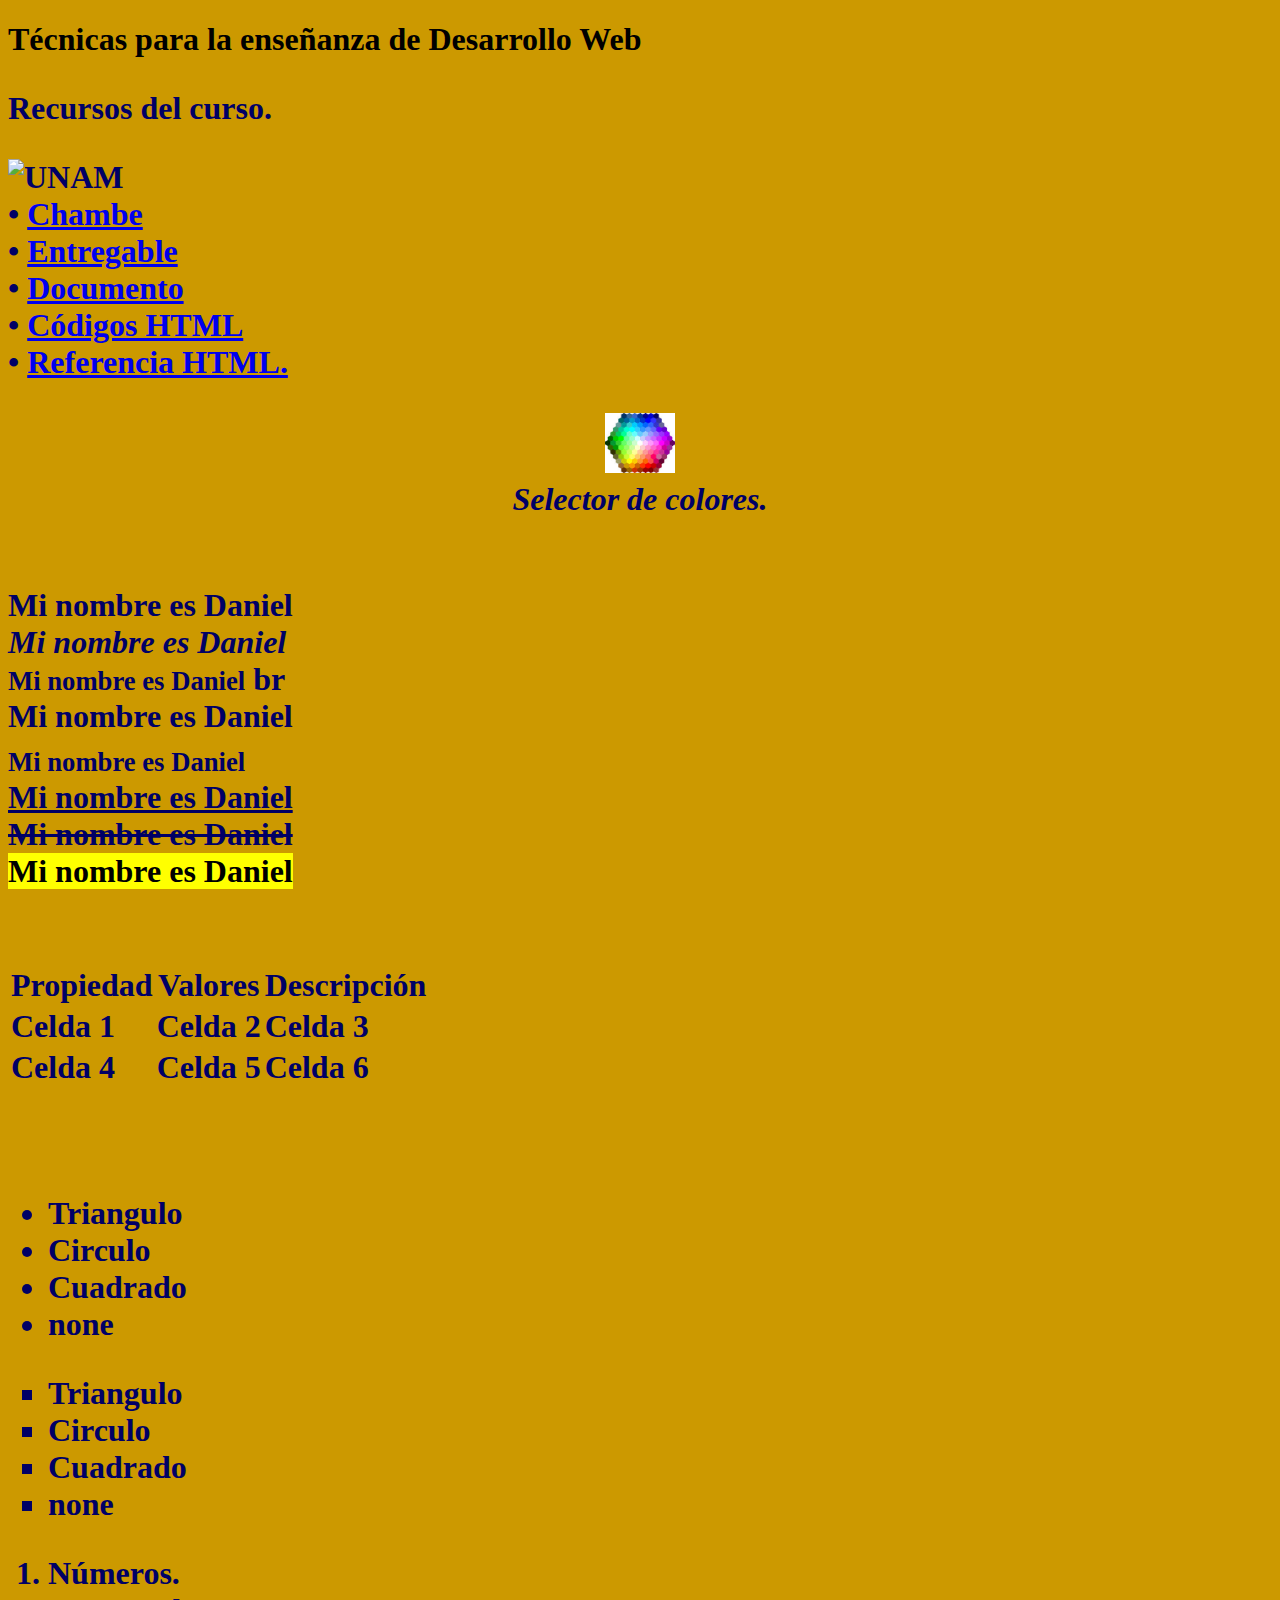
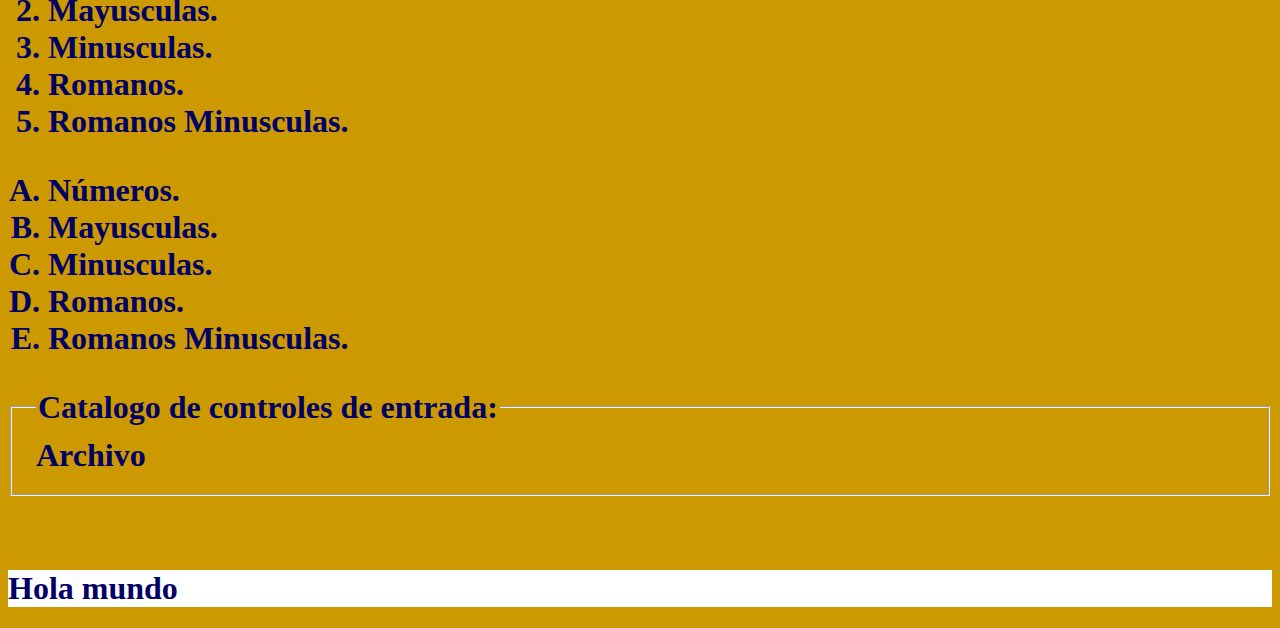
==== index.html @ 96b44287 "Primer_Pagina" ====
<!DOCTYPE html>
<html>
    <head>
        <title>Curso desarrollo web</title> <!--Título -->
    </head>
    <body style="background-color:#cc9900;"> <!--Agregar color de fondo -->
        <h1>T&eacutecnicas para la ense&ntildeanza de Desarrollo Web</h1> <!--Encabezado de la página -->
        <h1 style="color:#000066"> <!--estilo del encabezado -->
        <p>Recursos del curso.</p> <!--un párrafo de la página-->
        <img src="unam.png" alt="UNAM" height="100" width="100" > <br/><!--imagen-->

        &#8226; <a href="https://chambestoremen.wixsite.com/chambe-mexico">Chambe</a> <br/>
        &#8226; <a href="EntregabledeIng.pdf">Entregable</a> <br/>
        &#8226; <a href="IngenieriadeSoftware.pdf">Documento</a> <br/>
        &#8226; <a href="http://ascii.cl/es/codigos-html.htm">C&oacute;digos HTML</a> <br/>
        &#8226; <a href="http://www.w3schools.com/tags/" target="_blank">Referencia HTML.</a> <br/>

		<!--Imagen -->
        <a href="http://www.w3schools.com/tags/ref_colorpicker.asp">
        <p style="text-align:center;">
            <img src="colorpicker.jpg" alt="colorpicker"height="60" width="70"></a> <br/>
            <i>Selector de colores.</i>
        </p>
        <!--Estilos de texto -->
        <br> <b> Mi nombre es Daniel <br>
        <em> Mi nombre es Daniel </em> <br>
        <small> Mi nombre es Daniel</small> br
        <br> <strong> Mi nombre es Daniel</strong> <br>
        <sub> Mi nombre es Daniel</sub> <br>
        <ins> Mi nombre es Daniel</ins> <br>
        <del> Mi nombre es Daniel</del> <br>
        <mark> Mi nombre es Daniel</mark>
		
		<!-- Tabla -->
		<br><br>
		<table >
		<tr> <th>Propiedad  </th> &nbsp
		<th>Valores  </th> &nbsp
		<th>Descripci&oacute;n  </th> </tr> &nbsp
		<td>Celda 1</td>
		<td>Celda 2</td>
		<td>Celda 3</td> </tr>
		<tr> <td>Celda 4</td>
		<td>Celda 5</td>
		<td>Celda 6</td> </tr>
		</table>
		<br><br> 
		
		<!--Listas -->
		<ul>
		<li> Triangulo </li>
		<li> Circulo </li>
		<li> Cuadrado </li>
		<li> none </li>
		</ul> 
		
		<!--Lista con cuadrado -->
		<ul style="list-style-type:square">
		<li> Triangulo </li>
		<li> Circulo </li>
		<li> Cuadrado </li>
		<li> none </li> </ul> 
		
		<!--Lista con tipo, igual puede usarse la "a", "i", "I" -->
		<ol type="1">
		<li>N&uacute;meros.</li>
		<li>Mayusculas.</li>
		<li>Minusculas.</li>
		<li>Romanos.</li>
		<li>Romanos Minusculas.</li> </ol> 
		
		<ol type="A">
		<li>N&uacute;meros.</li>
		<li>Mayusculas.</li>
		<li>Minusculas.</li>
		<li>Romanos.</li>
		<li>Romanos Minusculas.</li> </ol> 
		
		<!--Formulario -->
		<form action="procesando_form.php">
		<fieldset><legend>Catalogo de controles de entrada:</legend>
		Archivo </fieldset> </form> <br><br>
		
		

    </body>

		<!--Texto con fondo blanco -->
        <div style="background-color:#FFFFFF;"> Hola mundo </div>

</html>
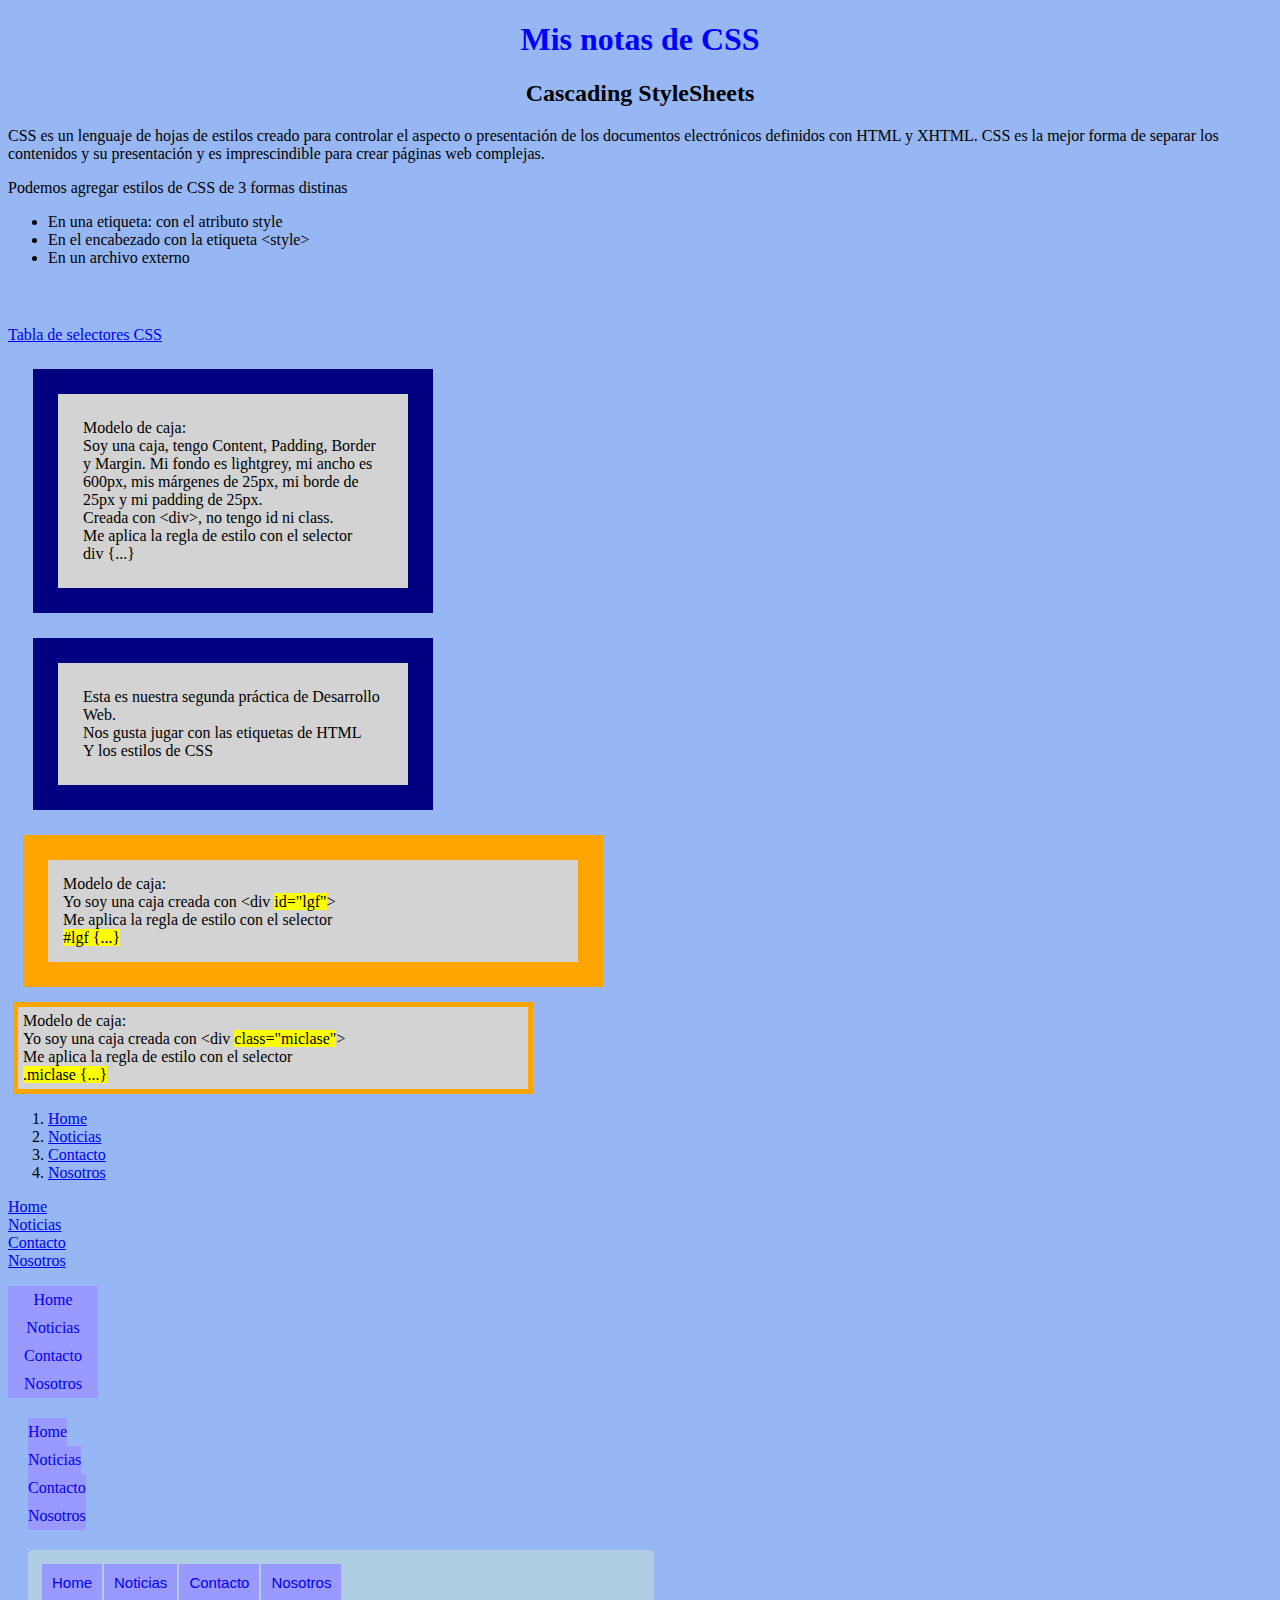
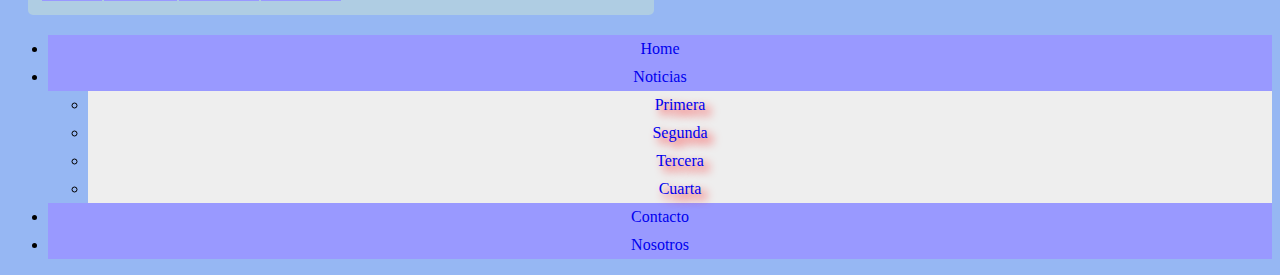
==== commit 1938bd26: "Practica2" ====
--- a/index.html
+++ b/index.html
@@ -1,91 +1,130 @@
 <!DOCTYPE html>
 <html>
-    <head>
-        <title>Curso desarrollo web</title> <!--Título -->
-    </head>
-    <body style="background-color:#cc9900;"> <!--Agregar color de fondo -->
-        <h1>T&eacutecnicas para la ense&ntildeanza de Desarrollo Web</h1> <!--Encabezado de la página -->
-        <h1 style="color:#000066"> <!--estilo del encabezado -->
-        <p>Recursos del curso.</p> <!--un párrafo de la página-->
-        <img src="unam.png" alt="UNAM" height="100" width="100" > <br/><!--imagen-->
+  <head>
+    <title>Notas CSS</title>
+    <link rel="stylesheet" type="text/css" href="miestilo.css" />
+  </head>
+  <body>
+    <h1>Mis notas de CSS</h1>
 
-        &#8226; <a href="https://chambestoremen.wixsite.com/chambe-mexico">Chambe</a> <br/>
-        &#8226; <a href="EntregabledeIng.pdf">Entregable</a> <br/>
-        &#8226; <a href="IngenieriadeSoftware.pdf">Documento</a> <br/>
-        &#8226; <a href="http://ascii.cl/es/codigos-html.htm">C&oacute;digos HTML</a> <br/>
-        &#8226; <a href="http://www.w3schools.com/tags/" target="_blank">Referencia HTML.</a> <br/>
+    <h2>Cascading StyleSheets</h2>
+    <p>
+        CSS es un lenguaje de hojas de estilos creado para controlar
+        el aspecto o presentaci&oacute;n de los documentos electr&oacute;nicos definidos
+        con HTML y XHTML. CSS es la mejor forma de separar los contenidos y su
+        presentaci&oacute;n y es imprescindible para crear p&aacute;ginas web complejas.
+    </p>
 
-		<!--Imagen -->
-        <a href="http://www.w3schools.com/tags/ref_colorpicker.asp">
-        <p style="text-align:center;">
-            <img src="colorpicker.jpg" alt="colorpicker"height="60" width="70"></a> <br/>
-            <i>Selector de colores.</i>
-        </p>
-        <!--Estilos de texto -->
-        <br> <b> Mi nombre es Daniel <br>
-        <em> Mi nombre es Daniel </em> <br>
-        <small> Mi nombre es Daniel</small> br
-        <br> <strong> Mi nombre es Daniel</strong> <br>
-        <sub> Mi nombre es Daniel</sub> <br>
-        <ins> Mi nombre es Daniel</ins> <br>
-        <del> Mi nombre es Daniel</del> <br>
-        <mark> Mi nombre es Daniel</mark>
-		
-		<!-- Tabla -->
-		<br><br>
-		<table >
-		<tr> <th>Propiedad  </th> &nbsp
-		<th>Valores  </th> &nbsp
-		<th>Descripci&oacute;n  </th> </tr> &nbsp
-		<td>Celda 1</td>
-		<td>Celda 2</td>
-		<td>Celda 3</td> </tr>
-		<tr> <td>Celda 4</td>
-		<td>Celda 5</td>
-		<td>Celda 6</td> </tr>
-		</table>
-		<br><br> 
-		
-		<!--Listas -->
-		<ul>
-		<li> Triangulo </li>
-		<li> Circulo </li>
-		<li> Cuadrado </li>
-		<li> none </li>
-		</ul> 
-		
-		<!--Lista con cuadrado -->
-		<ul style="list-style-type:square">
-		<li> Triangulo </li>
-		<li> Circulo </li>
-		<li> Cuadrado </li>
-		<li> none </li> </ul> 
-		
-		<!--Lista con tipo, igual puede usarse la "a", "i", "I" -->
-		<ol type="1">
-		<li>N&uacute;meros.</li>
-		<li>Mayusculas.</li>
-		<li>Minusculas.</li>
-		<li>Romanos.</li>
-		<li>Romanos Minusculas.</li> </ol> 
-		
-		<ol type="A">
-		<li>N&uacute;meros.</li>
-		<li>Mayusculas.</li>
-		<li>Minusculas.</li>
-		<li>Romanos.</li>
-		<li>Romanos Minusculas.</li> </ol> 
-		
-		<!--Formulario -->
-		<form action="procesando_form.php">
-		<fieldset><legend>Catalogo de controles de entrada:</legend>
-		Archivo </fieldset> </form> <br><br>
-		
-		
+    <p>
+      Podemos agregar estilos de CSS de 3 formas distinas
+    </p>
 
-    </body>
+    <ul>
+      <li>En una etiqueta: con el atributo style</li>
+      <li>En el encabezado con la etiqueta &ltstyle&gt</li>
+      <li>En un archivo externo</li>
+    </ul>
 
-		<!--Texto con fondo blanco -->
-        <div style="background-color:#FFFFFF;"> Hola mundo </div>
+    <pre>
+        <style>
+            h1{
+               color: blue;
+               font-size: 32px;
+               text-align: center;
+            }
+        </style>
+    </pre>
 
-</html>+    <a href="http://www.w3schools.com/cssref/css_selectors.asp">
+      Tabla de selectores CSS
+    </a>
+
+    <div>
+      Modelo de caja:<br />
+      Soy una caja, tengo Content, Padding, Border y Margin. Mi fondo es
+      lightgrey, mi ancho es 600px, mis m&aacute;rgenes de 25px, mi borde de
+      25px y mi padding de 25px.<br />
+      Creada con &ltdiv&gt, no tengo id ni class.<br />
+      Me aplica la regla de estilo con el selector<br />
+      div {...}
+    </div>
+
+    <div>
+      Esta es nuestra segunda pr&aacute;ctica de Desarrollo Web. <br />
+      Nos gusta jugar con las etiquetas de HTML <br />
+      Y los estilos de CSS <br />
+    </div>
+
+    <div id="lgf">
+      Modelo de caja:<br />
+      Yo soy una caja creada con &ltdiv <mark>id="lgf"</mark>&gt<br />
+      Me aplica la regla de estilo con el selector<br />
+      <mark>#lgf {...}</mark>
+    </div>
+
+    <div class="miclase">
+      Modelo de caja:<br />
+      Yo soy una caja creada con &ltdiv
+      <mark>class="miclase"</mark>&gt<br />
+      Me aplica la regla de estilo con el selector<br />
+      <mark>.miclase {...}</mark>
+    </div>
+
+    <ol>
+      <li><a href="index.html">Home</a></li>
+      <li><a href="noticias.html">Noticias</a></li>
+      <li><a href="contacto.html">Contacto</a></li>
+      <li><a href="nosotros.html">Nosotros</a></li>
+    </ol>
+
+    <ol id="uno">
+      <li id="unoi"><a href="index.html">Home</a></li>
+      <li id="unoi"><a href="noticias.html">Noticias</a></li>
+      <li id="unoi"><a href="contacto.html">Contacto</a></li>
+      <li id="unoi"><a href="nosotros.html">Nosotros</a></li>
+    </ol>
+
+    <ol id="dos">
+      <li id="dosi"><a href="index.html">Home</a></li>
+      <li id="dosi"><a href="noticias.html">Noticias</a></li>
+      <li id="dosi"><a href="contacto.html">Contacto</a></li>
+      <li id="dosi"><a href="nosotros.html">Nosotros</a></li>
+    </ol>
+
+    <ol id="tres">
+      <li id="tresi"><a href="index.html">Home</a></li>
+      <li id="tresi"><a href="noticias.html">Noticias</a></li>
+      <li id="tresi"><a href="contacto.html">Contacto</a></li>
+      <li id="tresi"><a href="nosotros.html">Nosotros</a></li>
+    </ol>
+
+    <ol id="cuatro">
+      <li id="cuatroi"><a href="index.html">Home</a></li>
+      <li id="cuatroi"><a href="index.html">Noticias</a></li>
+      <li id="cuatroi"><a href="index.html">Contacto</a></li>
+      <li id="cuatroi"><a href="index.html">Nosotros</a></li>
+    </ol>
+
+    <ul id="dos">
+      <li id="dosi"><a href="index.html">Home</a></li>
+      <li id="dosi">
+        <a href="index.html">Noticias</a>
+        <ul id="dos">
+          <li id="sdosi"><a href="index.html">Primera</a></li>
+          <li id="sdosi"><a href="index.html">Segunda</a></li>
+          <li id="sdosi"><a href="index.html">Tercera</a></li>
+          <li id="sdosi"><a href="index.html">Cuarta</a></li>
+        </ul>
+      </li>
+      <li id="dosi"><a href="index.html">Contacto</a></li>
+      <li id="dosi"><a href="index.html">Nosotros</a></li>
+    </ul>
+  </body>
+</html>
+<!--
+    Almanza Centeno Daniel
+    Gomez Reynoso Dalia Michelle
+    Martínez Zúñiga José Ramiro
+    Monroy Rojas Linda Nathalia
+    Navarro Rodríguez Miguel Angel
+-->
--- a/miestilo.css
+++ b/miestilo.css
@@ -0,0 +1,134 @@
+
+body {
+background-color: #96B7F3;
+}
+h2{
+  text-align: center;
+  font-size: 24px;
+}
+div {
+background-color: lightgrey;
+width: 300px;
+padding: 25px;
+border: 25px solid navy;
+margin: 25px;
+}
+#lgf {
+background-color: lightgrey;
+width: 500px;
+padding: 15px;
+border: 25px solid orange;
+margin: 15px;
+}
+.miclase {
+background-color: lightgrey;
+width: 500px;
+padding: 5px;
+border: 5px solid orange;
+margin: 5px;
+oultine: 2px solid red;
+}
+ol#uno {
+list-style-type: none;
+padding: 0px;
+border: 0px;
+width: 90px;
+}
+il#unoi a {
+display: block;
+text-align: center;
+padding-top: 5px;
+padding_bottom: 5px;
+border: 1px solid blue;
+}
+ol#dos {
+list-style-type: none;
+padding: 0px;
+border: 0px;
+width: 90px;
+}
+li#dosi a {
+display: block;
+background-color: #9999ff;
+text-align: center;
+text-decoration: none;
+padding-top: 5px;
+padding-bottom: 5px;
+}
+li#dosi a:hover {
+background-color: #cc9900;
+color: white;
+text-align: center;
+text-decoration: none;
+}
+ol#tres {
+list-style-type: none;
+padding: 0px;
+border: 0px;
+width: 90px;
+margin: 20px;
+overflow: hidden;
+}
+li#tresi a {
+background-color: #9999ff;
+text-align: center;
+text-decoration: none;
+padding-top: 5px;
+padding-bottom: 5px;
+float: left;
+}
+li#tresi a:hover {
+background-color: #cc9900;
+color: white;
+text-align: center;
+text-decoration: none;
+}
+li#tresi {
+display: inline;
+float: left;
+}
+ol#cuatro {
+list-style-type: none;
+padding: 10px;
+border: 3px solid #afcde3;
+border-radius: 5px;
+margin: 20px;
+overflow: hidden;
+background-color: #afcde3;
+max-width: 600px;
+font: 15px arial, sans-serif;
+}
+li#cuatroi {
+display: inline;
+float: left;
+}
+li#cuatroi a {
+background-color: #9999ff;
+textalign: center;
+text-decoration: none;
+padding: 10px;
+float: left;
+border: 1px solid #afcde3;
+borderradius: 5px;
+}
+li#cuatroi a:hover {
+background-color: #cc9900;
+color: white;
+text-align: center;
+text-decoration: none;
+}
+li#sdosi a {
+  display:block;
+  background-color:#EEEEEE;
+  text-align:center;
+  text-decoration:none;
+  padding-top:5px;
+  padding-bottom:5px;
+  text-shadow:5px 5px 10px red;
+}
+li#sdosi a:hover {
+  background-color:yellow;
+  color: white;
+  textalign:center;
+  text-decoration:none;
+}
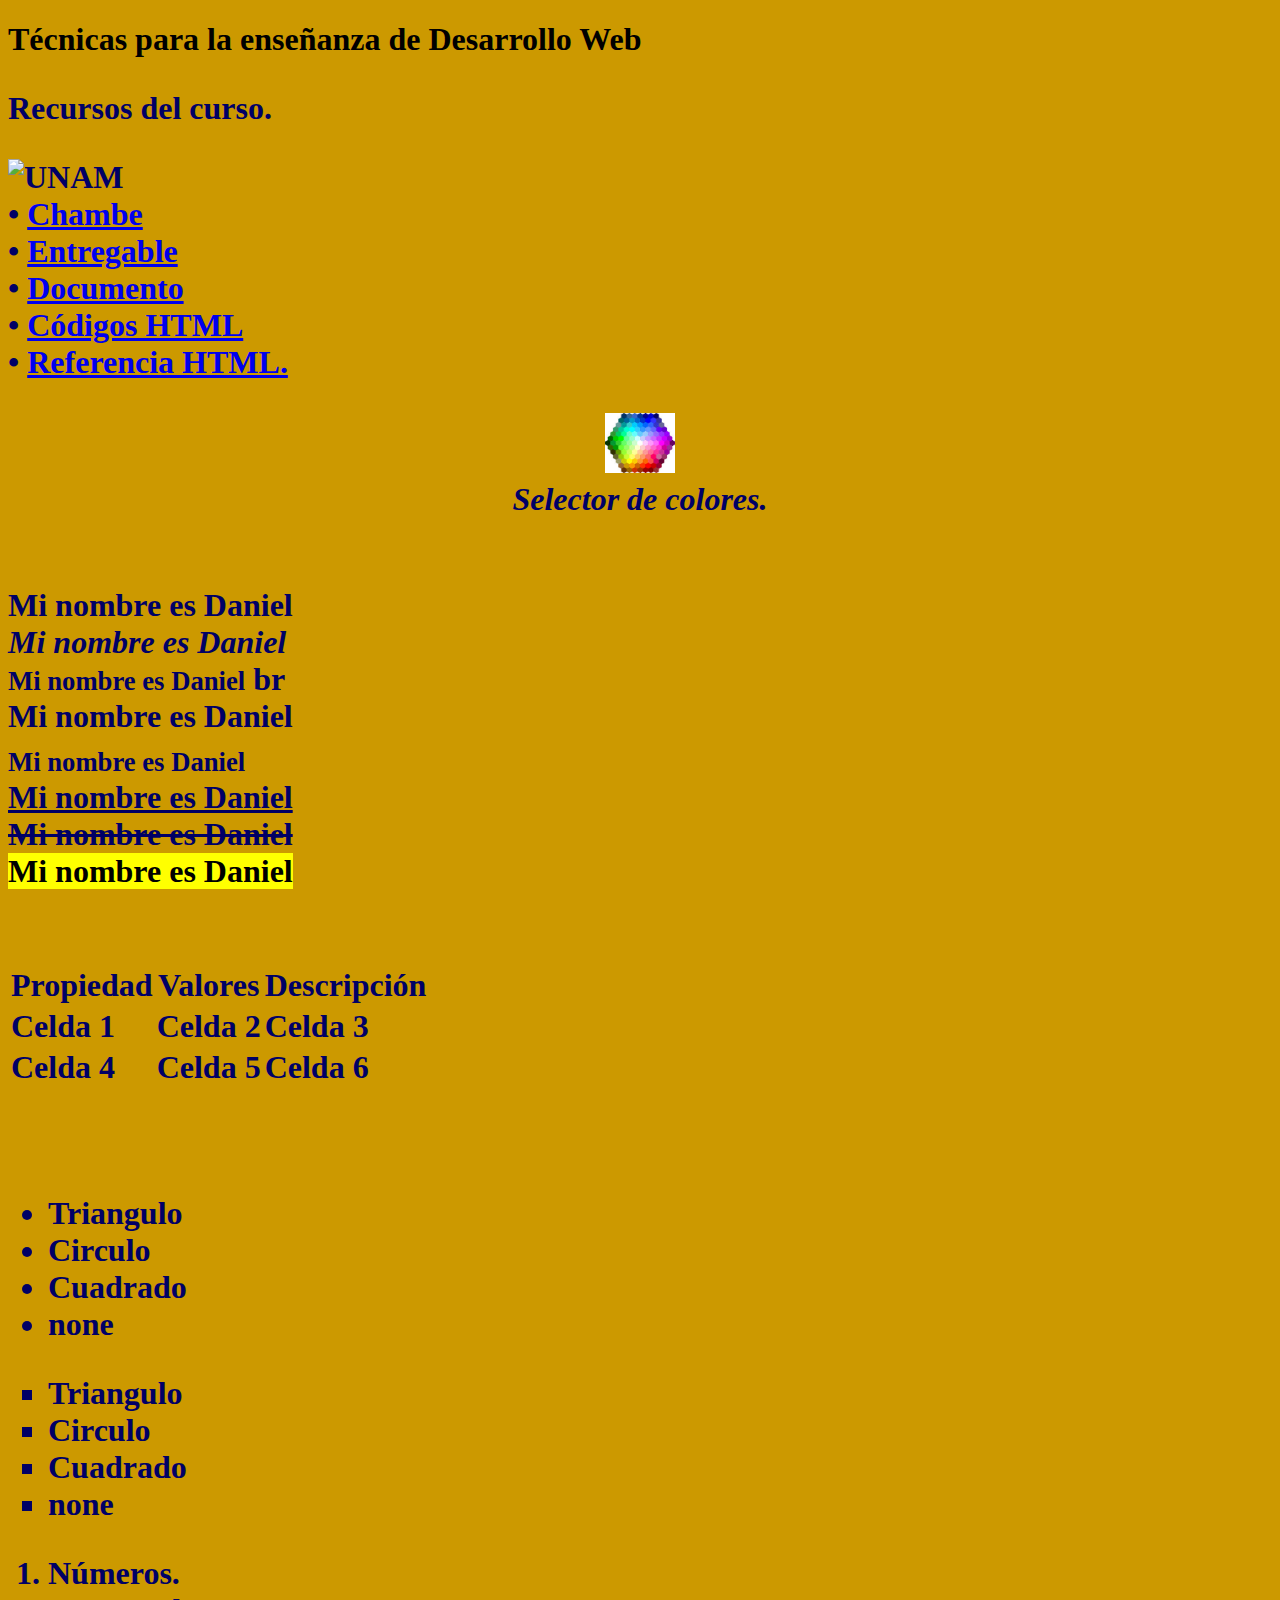
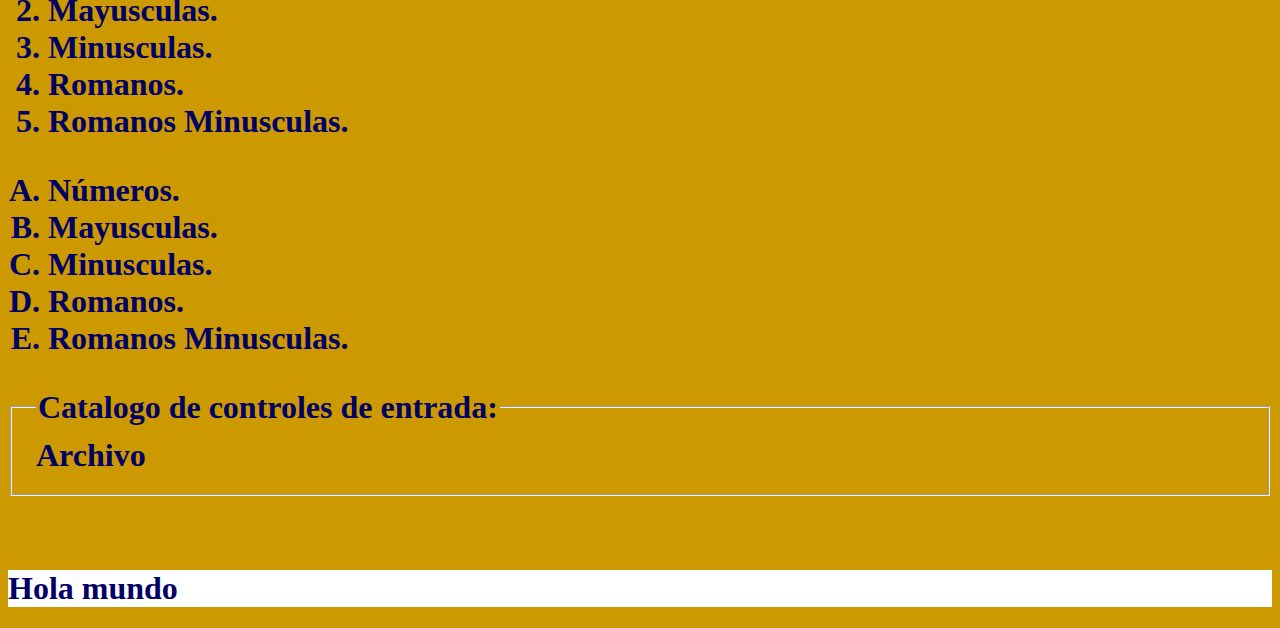
==== commit c394e637: "Practica1" ====
--- a/index.html
+++ b/index.html
@@ -1,130 +1,91 @@
 <!DOCTYPE html>
 <html>
-  <head>
-    <title>Notas CSS</title>
-    <link rel="stylesheet" type="text/css" href="miestilo.css" />
-  </head>
-  <body>
-    <h1>Mis notas de CSS</h1>
+    <head>
+        <title>Curso desarrollo web</title> <!--Título -->
+    </head>
+    <body style="background-color:#cc9900;"> <!--Agregar color de fondo -->
+        <h1>T&eacutecnicas para la ense&ntildeanza de Desarrollo Web</h1> <!--Encabezado de la página -->
+        <h1 style="color:#000066"> <!--estilo del encabezado -->
+        <p>Recursos del curso.</p> <!--un párrafo de la página-->
+        <img src="unam.png" alt="UNAM" height="100" width="100" > <br/><!--imagen-->
 
-    <h2>Cascading StyleSheets</h2>
-    <p>
-        CSS es un lenguaje de hojas de estilos creado para controlar
-        el aspecto o presentaci&oacute;n de los documentos electr&oacute;nicos definidos
-        con HTML y XHTML. CSS es la mejor forma de separar los contenidos y su
-        presentaci&oacute;n y es imprescindible para crear p&aacute;ginas web complejas.
-    </p>
+        &#8226; <a href="https://chambestoremen.wixsite.com/chambe-mexico">Chambe</a> <br/>
+        &#8226; <a href="EntregabledeIng.pdf">Entregable</a> <br/>
+        &#8226; <a href="IngenieriadeSoftware.pdf">Documento</a> <br/>
+        &#8226; <a href="http://ascii.cl/es/codigos-html.htm">C&oacute;digos HTML</a> <br/>
+        &#8226; <a href="http://www.w3schools.com/tags/" target="_blank">Referencia HTML.</a> <br/>
 
-    <p>
-      Podemos agregar estilos de CSS de 3 formas distinas
-    </p>
+		<!--Imagen -->
+        <a href="http://www.w3schools.com/tags/ref_colorpicker.asp">
+        <p style="text-align:center;">
+            <img src="colorpicker.jpg" alt="colorpicker"height="60" width="70"></a> <br/>
+            <i>Selector de colores.</i>
+        </p>
+        <!--Estilos de texto -->
+        <br> <b> Mi nombre es Daniel <br>
+        <em> Mi nombre es Daniel </em> <br>
+        <small> Mi nombre es Daniel</small> br
+        <br> <strong> Mi nombre es Daniel</strong> <br>
+        <sub> Mi nombre es Daniel</sub> <br>
+        <ins> Mi nombre es Daniel</ins> <br>
+        <del> Mi nombre es Daniel</del> <br>
+        <mark> Mi nombre es Daniel</mark>
 
-    <ul>
-      <li>En una etiqueta: con el atributo style</li>
-      <li>En el encabezado con la etiqueta &ltstyle&gt</li>
-      <li>En un archivo externo</li>
-    </ul>
+		<!-- Tabla -->
+		<br><br>
+		<table >
+		<tr> <th>Propiedad  </th> &nbsp
+		<th>Valores  </th> &nbsp
+		<th>Descripci&oacute;n  </th> </tr> &nbsp
+		<td>Celda 1</td>
+		<td>Celda 2</td>
+		<td>Celda 3</td> </tr>
+		<tr> <td>Celda 4</td>
+		<td>Celda 5</td>
+		<td>Celda 6</td> </tr>
+		</table>
+		<br><br>
 
-    <pre>
-        <style>
-            h1{
-               color: blue;
-               font-size: 32px;
-               text-align: center;
-            }
-        </style>
-    </pre>
+		<!--Listas -->
+		<ul>
+		<li> Triangulo </li>
+		<li> Circulo </li>
+		<li> Cuadrado </li>
+		<li> none </li>
+		</ul>
 
-    <a href="http://www.w3schools.com/cssref/css_selectors.asp">
-      Tabla de selectores CSS
-    </a>
+		<!--Lista con cuadrado -->
+		<ul style="list-style-type:square">
+		<li> Triangulo </li>
+		<li> Circulo </li>
+		<li> Cuadrado </li>
+		<li> none </li> </ul>
 
-    <div>
-      Modelo de caja:<br />
-      Soy una caja, tengo Content, Padding, Border y Margin. Mi fondo es
-      lightgrey, mi ancho es 600px, mis m&aacute;rgenes de 25px, mi borde de
-      25px y mi padding de 25px.<br />
-      Creada con &ltdiv&gt, no tengo id ni class.<br />
-      Me aplica la regla de estilo con el selector<br />
-      div {...}
-    </div>
+		<!--Lista con tipo, igual puede usarse la "a", "i", "I" -->
+		<ol type="1">
+		<li>N&uacute;meros.</li>
+		<li>Mayusculas.</li>
+		<li>Minusculas.</li>
+		<li>Romanos.</li>
+		<li>Romanos Minusculas.</li> </ol>
 
-    <div>
-      Esta es nuestra segunda pr&aacute;ctica de Desarrollo Web. <br />
-      Nos gusta jugar con las etiquetas de HTML <br />
-      Y los estilos de CSS <br />
-    </div>
+		<ol type="A">
+		<li>N&uacute;meros.</li>
+		<li>Mayusculas.</li>
+		<li>Minusculas.</li>
+		<li>Romanos.</li>
+		<li>Romanos Minusculas.</li> </ol>
 
-    <div id="lgf">
-      Modelo de caja:<br />
-      Yo soy una caja creada con &ltdiv <mark>id="lgf"</mark>&gt<br />
-      Me aplica la regla de estilo con el selector<br />
-      <mark>#lgf {...}</mark>
-    </div>
+		<!--Formulario -->
+		<form action="procesando_form.php">
+		<fieldset><legend>Catalogo de controles de entrada:</legend>
+		Archivo </fieldset> </form> <br><br>
 
-    <div class="miclase">
-      Modelo de caja:<br />
-      Yo soy una caja creada con &ltdiv
-      <mark>class="miclase"</mark>&gt<br />
-      Me aplica la regla de estilo con el selector<br />
-      <mark>.miclase {...}</mark>
-    </div>
 
-    <ol>
-      <li><a href="index.html">Home</a></li>
-      <li><a href="noticias.html">Noticias</a></li>
-      <li><a href="contacto.html">Contacto</a></li>
-      <li><a href="nosotros.html">Nosotros</a></li>
-    </ol>
 
-    <ol id="uno">
-      <li id="unoi"><a href="index.html">Home</a></li>
-      <li id="unoi"><a href="noticias.html">Noticias</a></li>
-      <li id="unoi"><a href="contacto.html">Contacto</a></li>
-      <li id="unoi"><a href="nosotros.html">Nosotros</a></li>
-    </ol>
+    </body>
 
-    <ol id="dos">
-      <li id="dosi"><a href="index.html">Home</a></li>
-      <li id="dosi"><a href="noticias.html">Noticias</a></li>
-      <li id="dosi"><a href="contacto.html">Contacto</a></li>
-      <li id="dosi"><a href="nosotros.html">Nosotros</a></li>
-    </ol>
+		<!--Texto con fondo blanco -->
+        <div style="background-color:#FFFFFF;"> Hola mundo </div>
 
-    <ol id="tres">
-      <li id="tresi"><a href="index.html">Home</a></li>
-      <li id="tresi"><a href="noticias.html">Noticias</a></li>
-      <li id="tresi"><a href="contacto.html">Contacto</a></li>
-      <li id="tresi"><a href="nosotros.html">Nosotros</a></li>
-    </ol>
-
-    <ol id="cuatro">
-      <li id="cuatroi"><a href="index.html">Home</a></li>
-      <li id="cuatroi"><a href="index.html">Noticias</a></li>
-      <li id="cuatroi"><a href="index.html">Contacto</a></li>
-      <li id="cuatroi"><a href="index.html">Nosotros</a></li>
-    </ol>
-
-    <ul id="dos">
-      <li id="dosi"><a href="index.html">Home</a></li>
-      <li id="dosi">
-        <a href="index.html">Noticias</a>
-        <ul id="dos">
-          <li id="sdosi"><a href="index.html">Primera</a></li>
-          <li id="sdosi"><a href="index.html">Segunda</a></li>
-          <li id="sdosi"><a href="index.html">Tercera</a></li>
-          <li id="sdosi"><a href="index.html">Cuarta</a></li>
-        </ul>
-      </li>
-      <li id="dosi"><a href="index.html">Contacto</a></li>
-      <li id="dosi"><a href="index.html">Nosotros</a></li>
-    </ul>
-  </body>
 </html>
-<!--
-    Almanza Centeno Daniel
-    Gomez Reynoso Dalia Michelle
-    Martínez Zúñiga José Ramiro
-    Monroy Rojas Linda Nathalia
-    Navarro Rodríguez Miguel Angel
--->
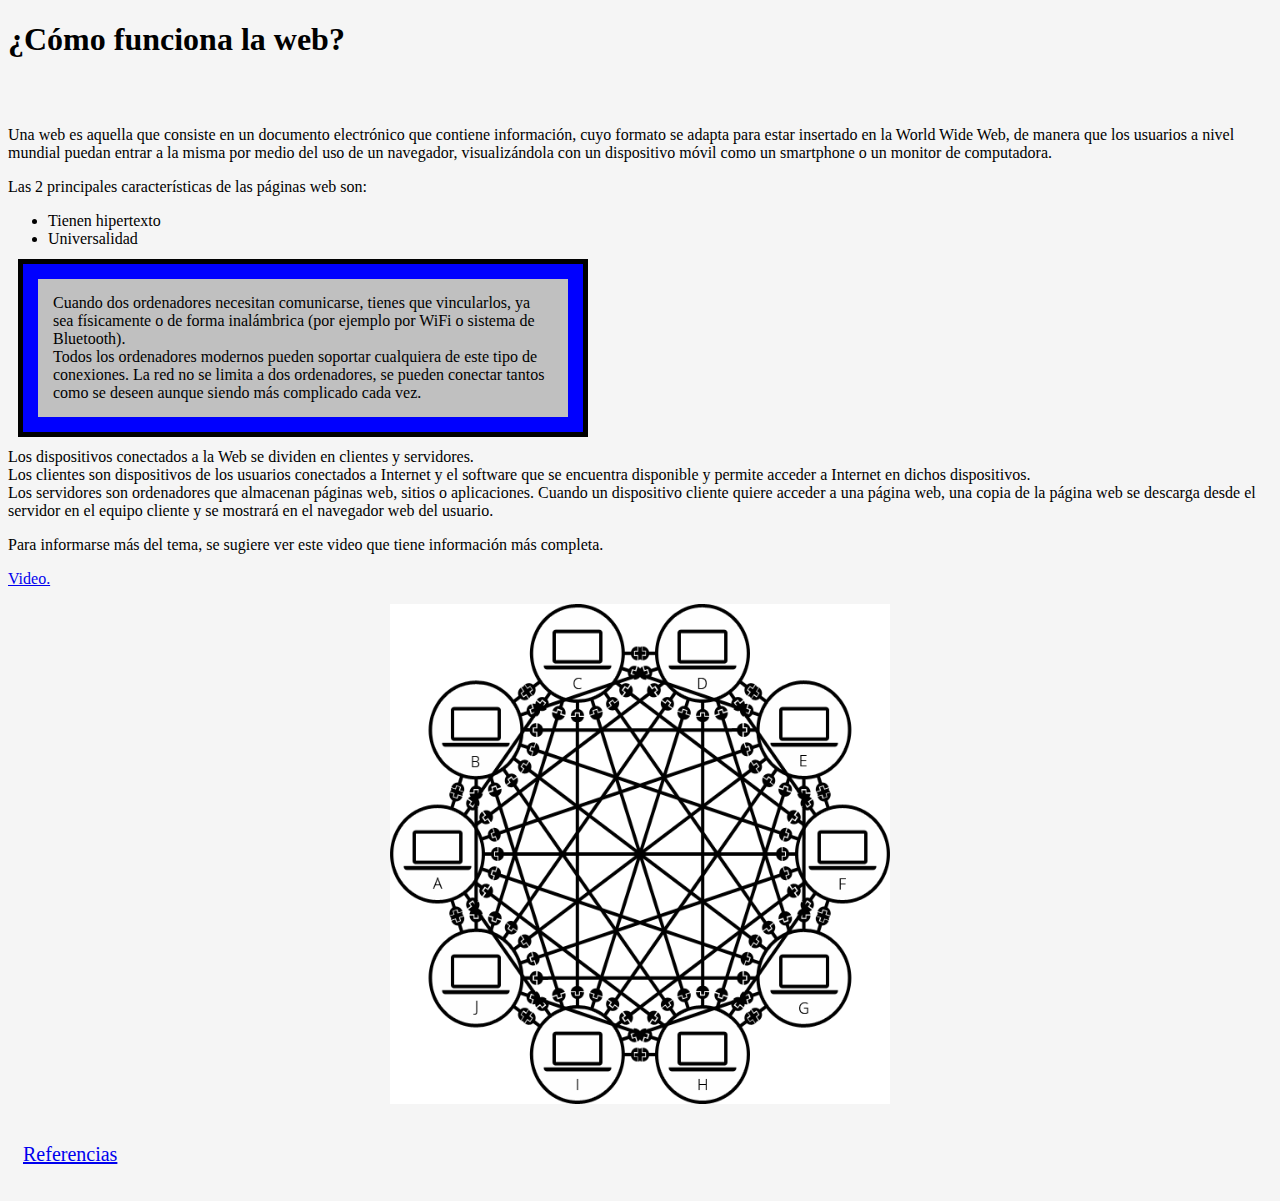
==== commit 426dd6cb: "Proyecto1" ====
--- a/index.html
+++ b/index.html
@@ -1,91 +1,67 @@
 <!DOCTYPE html>
 <html>
-    <head>
-        <title>Curso desarrollo web</title> <!--Título -->
-    </head>
-    <body style="background-color:#cc9900;"> <!--Agregar color de fondo -->
-        <h1>T&eacutecnicas para la ense&ntildeanza de Desarrollo Web</h1> <!--Encabezado de la página -->
-        <h1 style="color:#000066"> <!--estilo del encabezado -->
-        <p>Recursos del curso.</p> <!--un párrafo de la página-->
-        <img src="unam.png" alt="UNAM" height="100" width="100" > <br/><!--imagen-->
+  <head>
+    <title>Tutorial Web</title>
+    <link rel="stylesheet" type="text/css" href="miestilo.css" />
+  </head>
 
-        &#8226; <a href="https://chambestoremen.wixsite.com/chambe-mexico">Chambe</a> <br/>
-        &#8226; <a href="EntregabledeIng.pdf">Entregable</a> <br/>
-        &#8226; <a href="IngenieriadeSoftware.pdf">Documento</a> <br/>
-        &#8226; <a href="http://ascii.cl/es/codigos-html.htm">C&oacute;digos HTML</a> <br/>
-        &#8226; <a href="http://www.w3schools.com/tags/" target="_blank">Referencia HTML.</a> <br/>
+  <body>
+    <h1>
+      ¿C&oacute;mo funciona la web?
+    </h1>
+    <pre>
+        <style>
+            h1{
+               color: black;
+               font-size: 32px;
+               text-align: left;
+            }
+        </style>
+    </pre>
+    <p>
+      Una web es aquella que consiste en un documento electr&oacute;nico que contiene informaci&oacute;n,
+      cuyo formato se adapta para estar insertado en la World Wide Web,
+      de manera que los usuarios a nivel mundial puedan entrar a la misma por medio del uso de un navegador,
+      visualiz&aacutendola con un dispositivo m&oacutevil como un smartphone o un monitor de computadora.
+    </p>
 
-		<!--Imagen -->
-        <a href="http://www.w3schools.com/tags/ref_colorpicker.asp">
-        <p style="text-align:center;">
-            <img src="colorpicker.jpg" alt="colorpicker"height="60" width="70"></a> <br/>
-            <i>Selector de colores.</i>
-        </p>
-        <!--Estilos de texto -->
-        <br> <b> Mi nombre es Daniel <br>
-        <em> Mi nombre es Daniel </em> <br>
-        <small> Mi nombre es Daniel</small> br
-        <br> <strong> Mi nombre es Daniel</strong> <br>
-        <sub> Mi nombre es Daniel</sub> <br>
-        <ins> Mi nombre es Daniel</ins> <br>
-        <del> Mi nombre es Daniel</del> <br>
-        <mark> Mi nombre es Daniel</mark>
+    <p>
+      Las 2 principales caracter&iacute;sticas de las p&aacute;ginas web son:
+    </p>
 
-		<!-- Tabla -->
-		<br><br>
-		<table >
-		<tr> <th>Propiedad  </th> &nbsp
-		<th>Valores  </th> &nbsp
-		<th>Descripci&oacute;n  </th> </tr> &nbsp
-		<td>Celda 1</td>
-		<td>Celda 2</td>
-		<td>Celda 3</td> </tr>
-		<tr> <td>Celda 4</td>
-		<td>Celda 5</td>
-		<td>Celda 6</td> </tr>
-		</table>
-		<br><br>
+    <ul>
+      <li>Tienen hipertexto</li>
+      <li>Universalidad</li>
+    </ul>
 
-		<!--Listas -->
-		<ul>
-		<li> Triangulo </li>
-		<li> Circulo </li>
-		<li> Cuadrado </li>
-		<li> none </li>
-		</ul>
+    <div class="miclase">
+      Cuando dos ordenadores necesitan comunicarse, tienes que vincularlos,
+      ya sea f&iacute;sicamente o de forma inalámbrica (por ejemplo por WiFi o sistema de Bluetooth).<br>
+      Todos los ordenadores modernos pueden soportar cualquiera de este tipo de conexiones.
+      La red no se limita a dos ordenadores, se pueden conectar tantos como se deseen
+      aunque siendo m&aacute;s complicado cada vez.
+    </div>
 
-		<!--Lista con cuadrado -->
-		<ul style="list-style-type:square">
-		<li> Triangulo </li>
-		<li> Circulo </li>
-		<li> Cuadrado </li>
-		<li> none </li> </ul>
-
-		<!--Lista con tipo, igual puede usarse la "a", "i", "I" -->
-		<ol type="1">
-		<li>N&uacute;meros.</li>
-		<li>Mayusculas.</li>
-		<li>Minusculas.</li>
-		<li>Romanos.</li>
-		<li>Romanos Minusculas.</li> </ol>
-
-		<ol type="A">
-		<li>N&uacute;meros.</li>
-		<li>Mayusculas.</li>
-		<li>Minusculas.</li>
-		<li>Romanos.</li>
-		<li>Romanos Minusculas.</li> </ol>
-
-		<!--Formulario -->
-		<form action="procesando_form.php">
-		<fieldset><legend>Catalogo de controles de entrada:</legend>
-		Archivo </fieldset> </form> <br><br>
+    <p>
+      Los dispositivos conectados a la Web se dividen en clientes y servidores. <br>
+      Los clientes son dispositivos de los usuarios conectados a Internet y el software que
+      se encuentra disponible y permite acceder a Internet en dichos dispositivos. <br>
+      Los servidores son ordenadores que almacenan páginas web, sitios o aplicaciones.
+      Cuando un dispositivo cliente quiere acceder a una página web, una copia de la página web
+      se descarga desde el servidor en el equipo cliente y se mostrará en el navegador web del usuario.
+    </p>
+    
+    <p>
+      Para informarse m&aacute;s del tema, se sugiere ver este video que tiene informaci&oacute;n m&aacute;s completa.
+    </p>
+    <a href="https://www.youtube.com/watch?v=GgFIjQzfWjA">Video.</a>
 
 
+    <p style="text-align:center;">
+    <img src="computadoras.png" alt="compu" height="500" width="500" > <br>
+    </p>
 
-    </body>
+    <ul id="uno"> <li id="unoi"> <a href="referencias.html">Referencias</a></li> <li id="unoi"><a
 
-		<!--Texto con fondo blanco -->
-        <div style="background-color:#FFFFFF;"> Hola mundo </div>
-
+  </body>
 </html>
--- a/miestilo.css
+++ b/miestilo.css
@@ -0,0 +1,19 @@
+body {
+background-color: #F5F5F5;
+}
+
+.miclase {
+background-color: silver;
+width: 500px;
+padding: 15px;
+border: 15px solid blue;
+margin: 15px;
+outline: 5px solid black;
+}
+
+ul#uno{ list-style-type:none;
+padding:15px;
+border:30px;
+width:90px;
+font-size: 20px;
+text-align: center }
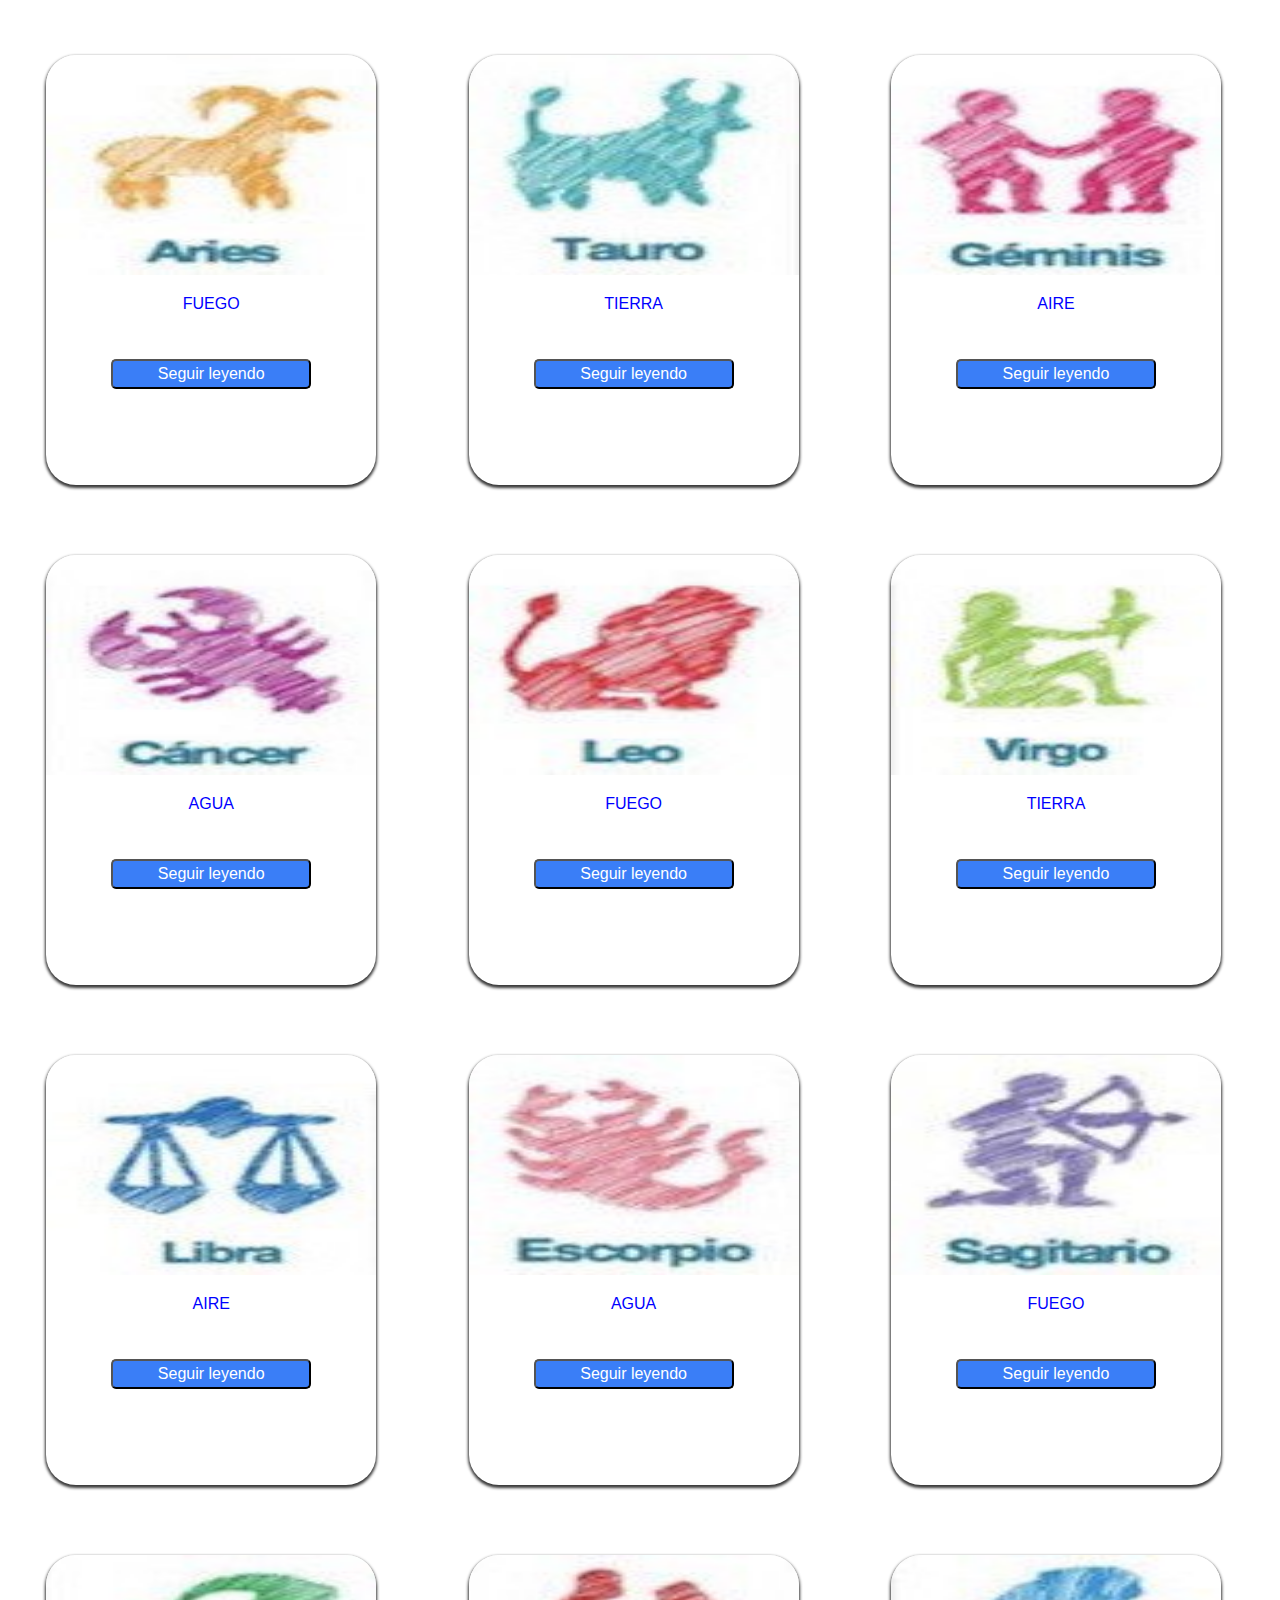
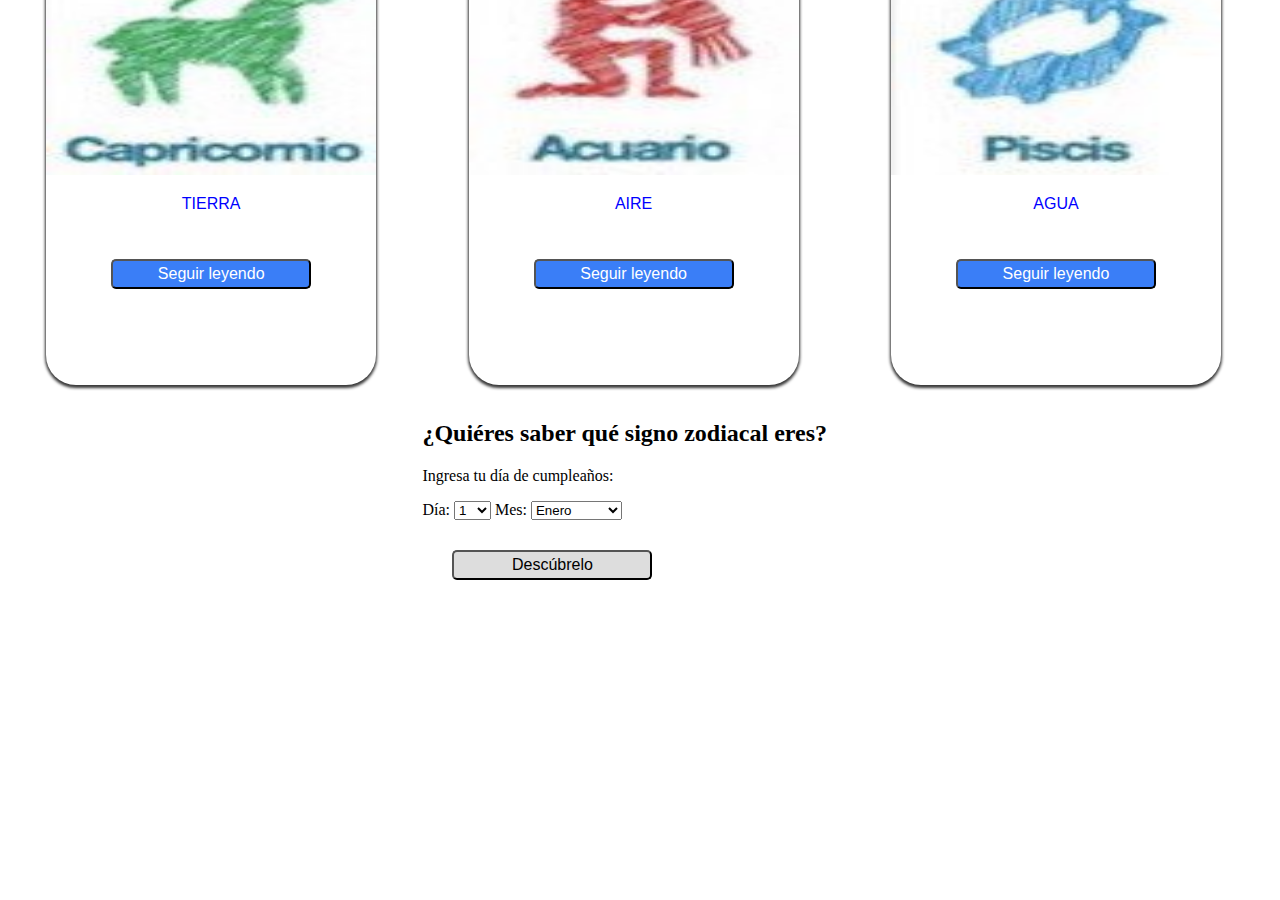
==== commit 75363918: "a" ====
--- a/index.html
+++ b/index.html
@@ -1,67 +1,243 @@
 <!DOCTYPE html>
-<html>
+<html lang="es" dir="ltr">
   <head>
-    <title>Tutorial Web</title>
-    <link rel="stylesheet" type="text/css" href="miestilo.css" />
+    <meta charset="utf-8">
+    <link rel="stylesheet" href="styles/style.css">
+    <script src="script/main.js" charset="utf-8"></script>
+    <title>Hor&oacute;scopos</title>
   </head>
-
-  <body>
-    <h1>
-      ¿C&oacute;mo funciona la web?
-    </h1>
-    <pre>
-        <style>
-            h1{
-               color: black;
-               font-size: 32px;
-               text-align: left;
-            }
-        </style>
-    </pre>
-    <p>
-      Una web es aquella que consiste en un documento electr&oacute;nico que contiene informaci&oacute;n,
-      cuyo formato se adapta para estar insertado en la World Wide Web,
-      de manera que los usuarios a nivel mundial puedan entrar a la misma por medio del uso de un navegador,
-      visualiz&aacutendola con un dispositivo m&oacutevil como un smartphone o un monitor de computadora.
-    </p>
-
-    <p>
-      Las 2 principales caracter&iacute;sticas de las p&aacute;ginas web son:
-    </p>
-
-    <ul>
-      <li>Tienen hipertexto</li>
-      <li>Universalidad</li>
-    </ul>
-
-    <div class="miclase">
-      Cuando dos ordenadores necesitan comunicarse, tienes que vincularlos,
-      ya sea f&iacute;sicamente o de forma inalámbrica (por ejemplo por WiFi o sistema de Bluetooth).<br>
-      Todos los ordenadores modernos pueden soportar cualquiera de este tipo de conexiones.
-      La red no se limita a dos ordenadores, se pueden conectar tantos como se deseen
-      aunque siendo m&aacute;s complicado cada vez.
+  <body id="cuerpo">
+    <div class="contenedor-principal">
+      <div class="contenedor">
+        <div class="tarjeta">
+          <img src="images/aries.png" alt="Aries">
+          <div class="descripcion-Aries">
+            <p id="type">FUEGO</p>
+            <a href="pages/info_aries.html">
+              <button type="button" name="button">
+                Seguir leyendo
+              </button>
+            </a>
+          </div>
+        </div>
+      </div>
+
+      <div class="contenedor">
+        <div class="tarjeta">
+          <img src="images/tauro.png" alt="Tauro">
+          <div class="descripcion-Tauro">
+            <p id="type">TIERRA</p>
+            <a href="pages/info_tauro.html">
+              <button type="button" name="button">
+                Seguir leyendo
+              </button>
+            </a>
+          </div>
+        </div>
+      </div>
+
+      <div class="contenedor">
+        <div class="tarjeta">
+          <img src="images/geminis.png" alt="Géminis">
+          <div class="descripcion-Geminis">
+            <p id="type">AIRE</p>
+            <a href="pages/info_geminis.html">
+              <button type="button" name="button">
+                Seguir leyendo
+              </button>
+            </a>
+          </div>
+        </div>
+      </div>
+
+      <div class="contenedor">
+        <div class="tarjeta">
+          <img src="images/cancer.png" alt="Cáncer">
+          <div class="descripcion-Cancer">
+            <p id="type">AGUA</p>
+            <a href="pages/info_cancer.html">
+              <button type="button" name="button">
+                Seguir leyendo
+              </button>
+            </a>
+          </div>
+        </div>
+      </div>
+
+      <div class="contenedor">
+        <div class="tarjeta">
+          <img src="images/leo.png" alt="Leo">
+          <div class="descripcion-Leo">
+            <p id="type">FUEGO</p>
+            <a href="pages/info_leo.html">
+              <button type="button" name="button">
+                Seguir leyendo
+              </button>
+            </a>
+          </div>
+        </div>
+      </div>
+
+      <div class="contenedor">
+        <div class="tarjeta">
+          <img src="images/virgo.png" alt="Virgo">
+          <div class="descripcion-Virgo">
+            <p id="type">TIERRA</p>
+            <a href="pages/info_virgo.html">
+              <button type="button" name="button">
+                Seguir leyendo
+              </button>
+            </a>
+          </div>
+        </div>
+      </div>
+
+      <div class="contenedor">
+        <div class="tarjeta">
+          <img src="images/libra.png" alt="Libra">
+          <div class="descripcion-Libra">
+            <p id="type">AIRE</p>
+            <a href="pages/info_libra.html">
+              <button type="button" name="button">
+                Seguir leyendo
+              </button>
+            </a>
+          </div>
+        </div>
+      </div>
+
+      <div class="contenedor">
+        <div class="tarjeta">
+          <img src="images/escorpio.png" alt="Escorpio">
+          <div class="descripcion-Escorpio">
+            <p id="type">AGUA</p>
+            <a href="pages/info_escorpio.html">
+              <button type="button" name="button">
+                Seguir leyendo
+              </button>
+            </a>
+          </div>
+        </div>
+      </div>
+
+      <div class="contenedor">
+        <div class="tarjeta">
+          <img src="images/sagitario.png" alt="Sagitario">
+          <div class="descripcion-Sagitario">
+            <p id="type">FUEGO</p>
+            <a href="pages/info_sagitario.html">
+              <button type="button" name="button">
+                Seguir leyendo
+              </button>
+            </a>
+          </div>
+        </div>
+      </div>
+
+      <div class="contenedor">
+        <div class="tarjeta">
+          <img src="images/capricornio.png" alt="Capricornio">
+          <div class="descripcion-Capricornio">
+            <p id="type">TIERRA</p>
+            <a href="pages/info_capricornio.html">
+              <button type="button" name="button">
+                Seguir leyendo
+              </button>
+            </a>
+          </div>
+        </div>
+      </div>
+
+      <div class="contenedor">
+        <div class="tarjeta">
+          <img src="images/acuario.png" alt="Acuario">
+          <div class="descripcion-Acuario">
+            <p id="type">AIRE</p>
+            <a href="pages/info_acuario.html">
+              <button type="button" name="button">
+                Seguir leyendo
+              </button>
+            </a>
+          </div>
+        </div>
+      </div>
+
+      <div class="contenedor">
+        <div class="tarjeta">
+          <img src="images/piscis.png" alt="Piscis">
+          <div class="descripcion-Piscis">
+            <p id="type">AGUA</p>
+            <a href="pages/info_piscis.html">
+              <button type="button" name="button">
+                Seguir leyendo
+              </button>
+            </a>
+          </div>
+        </div>
+      </div>
+      <p></p>
+      <form class="formulario">
+        <h2>¿Qui&eacute;res saber qu&eacute; signo zodiacal eres?</h2>
+        <p>Ingresa tu d&iacute;a de cumplea&ntilde;os:</p>
+        <div class="cumple">
+          <span>
+            <label for="dia">D&iacute;a:</label>
+            <select id="dia" name="dia">
+              <option selected>1</option>
+              <option>2</option>
+              <option>3</option>
+              <option>4</option>
+              <option>5</option>
+              <option>6</option>
+              <option>7</option>
+              <option>8</option>
+              <option>9</option>
+              <option>10</option>
+              <option>11</option>
+              <option>12</option>
+              <option>13</option>
+              <option>14</option>
+              <option>15</option>
+              <option>16</option>
+              <option>17</option>
+              <option>18</option>
+              <option>19</option>
+              <option>20</option>
+              <option>21</option>
+              <option>22</option>
+              <option>23</option>
+              <option>24</option>
+              <option>25</option>
+              <option>26</option>
+              <option>27</option>
+              <option>28</option>
+              <option>29</option>
+              <option>30</option>
+              <option>31</option>
+            </select>
+          </span>
+          <span>
+            <label for="mes">Mes:</label>
+            <select id="mes" name="mes">
+              <option selected>Enero</option>
+              <option>Febrero</option>
+              <option>Marzo</option>
+              <option>Abril</option>
+              <option>Mayo</option>
+              <option>Junio</option>
+              <option>Julio</option>
+              <option>Agosto</option>
+              <option>Septiembre</option>
+              <option>Octubre</option>
+              <option>Noviembre</option>
+              <option>Diciembre</option>
+            </select>
+          </span>
+        </div>
+        <button class="boton" type="button" name="button" onclick="signo()">
+          Desc&uacute;brelo
+        </button>
+      </form>
     </div>
-
-    <p>
-      Los dispositivos conectados a la Web se dividen en clientes y servidores. <br>
-      Los clientes son dispositivos de los usuarios conectados a Internet y el software que
-      se encuentra disponible y permite acceder a Internet en dichos dispositivos. <br>
-      Los servidores son ordenadores que almacenan páginas web, sitios o aplicaciones.
-      Cuando un dispositivo cliente quiere acceder a una página web, una copia de la página web
-      se descarga desde el servidor en el equipo cliente y se mostrará en el navegador web del usuario.
-    </p>
-    
-    <p>
-      Para informarse m&aacute;s del tema, se sugiere ver este video que tiene informaci&oacute;n m&aacute;s completa.
-    </p>
-    <a href="https://www.youtube.com/watch?v=GgFIjQzfWjA">Video.</a>
-
-
-    <p style="text-align:center;">
-    <img src="computadoras.png" alt="compu" height="500" width="500" > <br>
-    </p>
-
-    <ul id="uno"> <li id="unoi"> <a href="referencias.html">Referencias</a></li> <li id="unoi"><a
-
   </body>
 </html>
--- a/styles/style.css
+++ b/styles/style.css
@@ -0,0 +1,82 @@
+body{
+  display: flex;
+  margin: 0px;
+  padding: 0px;
+}
+
+.contenedor-principal{
+  width: 99%;
+  background: white;
+  margin: 0px;
+  padding: 0px;
+
+  display: grid;
+  grid-template-columns: repeat(3, 1fr);
+  grid-auto-rows: 500px;
+}
+
+.contenedor{
+  width: 100%;
+  max-width: 1200px;
+  height: 430px;
+  display: flex;
+  flex-wrap: wrap;
+  justify-content: center;
+  margin: auto;
+}
+
+.contenedor .tarjeta{
+  width: 330px;
+  height: 430px;
+  border-radius: 30px;
+  box-shadow: 0 2px 3px 1px rgba(5, 5, 5, 0.8);
+  overflow: hidden;
+  margin: 20px;
+  text-align: center;
+  transition: all 0.25s;
+}
+
+.tarjeta img{
+  width: 330px;
+  height: 220px;
+}
+
+.tarjeta h2 h3{
+  font-weight: 500;
+  font-family: sans-serif;
+}
+
+.tarjeta p{
+  font-size: 16px;
+  color: blue;
+  font-family: sans-serif;
+}
+
+button{
+  margin: 30px;
+  width: 200px;
+  height: 30px;
+  background-color: #3A7EF7;
+  color: white;
+  font-family: sans-serif;
+  border-radius: 5px;
+  font-size: 16px;
+}
+
+button:hover{
+  cursor: pointer;
+  background-color: #0246BF;
+}
+
+.boton{
+  background: #ddd;
+  color: black;
+}
+
+.boton:hover{
+  color: white;
+}
+
+.formulario{
+  display: block;
+}
